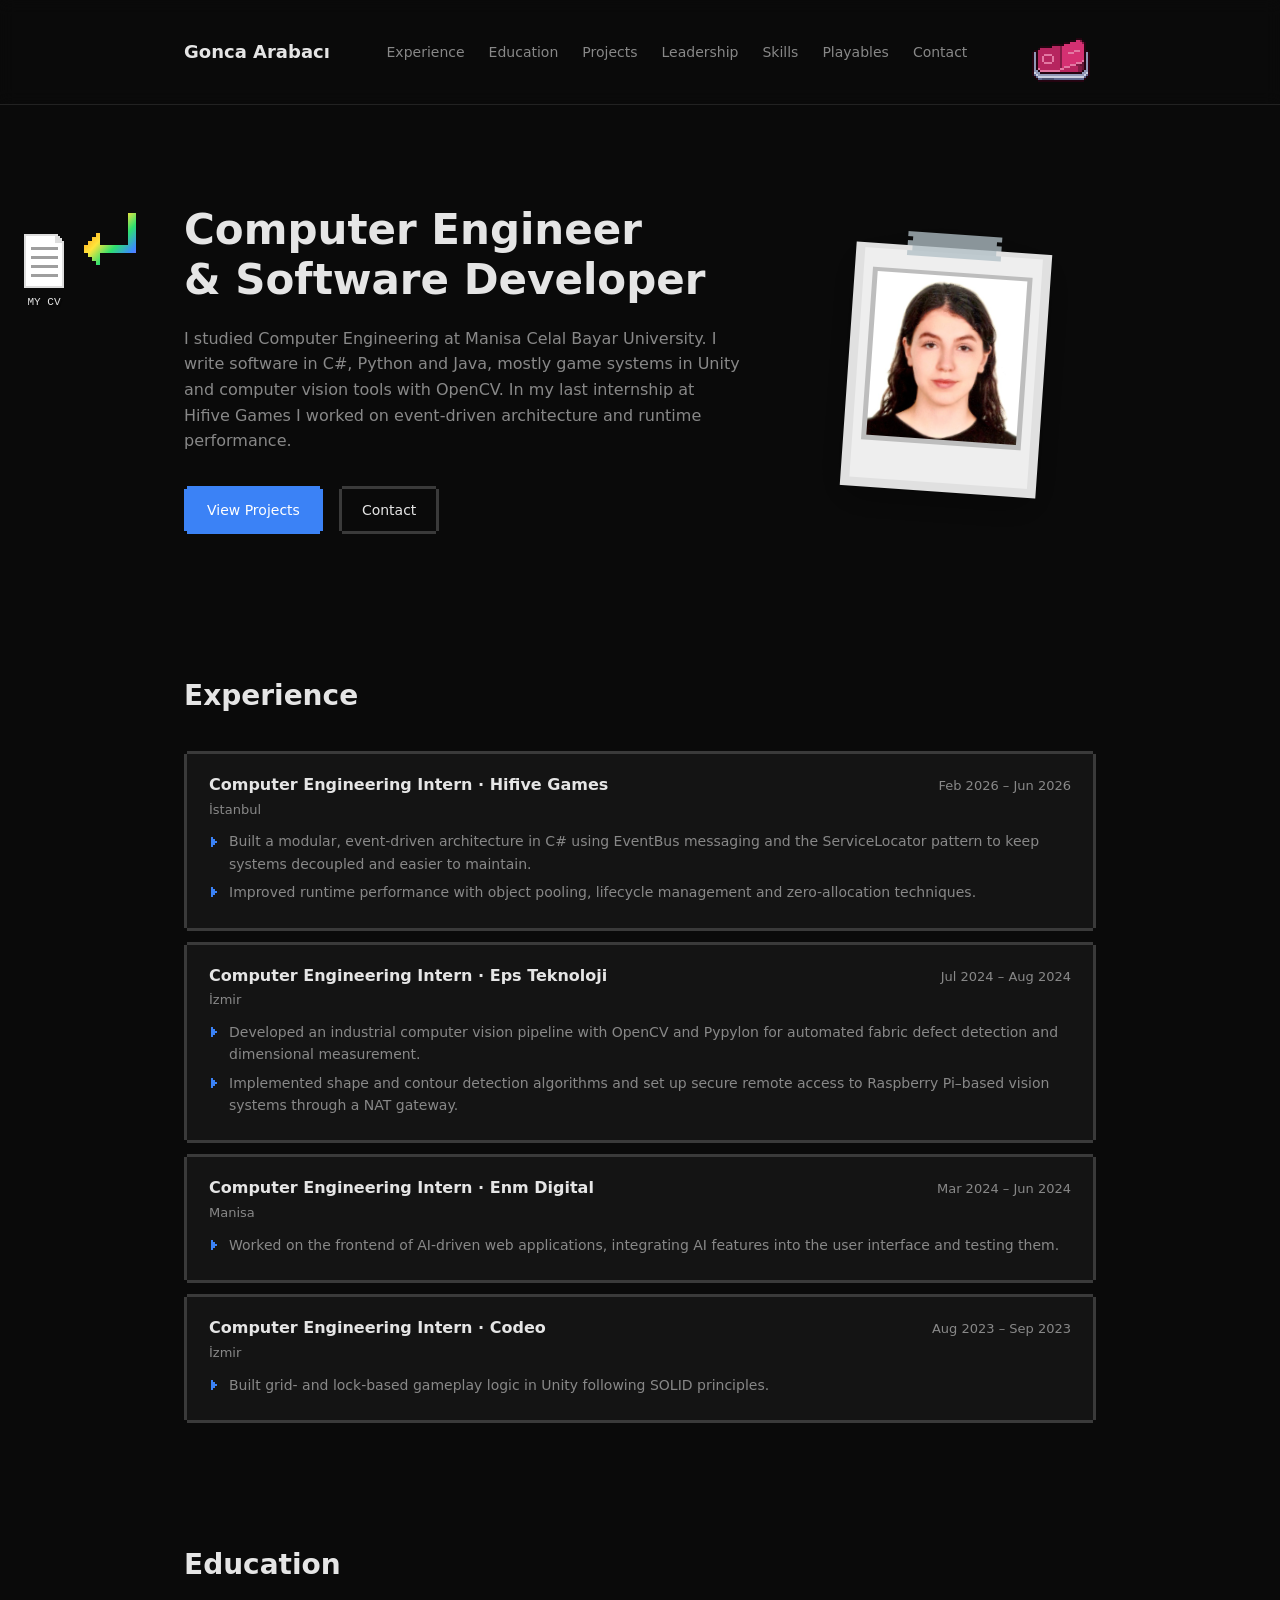
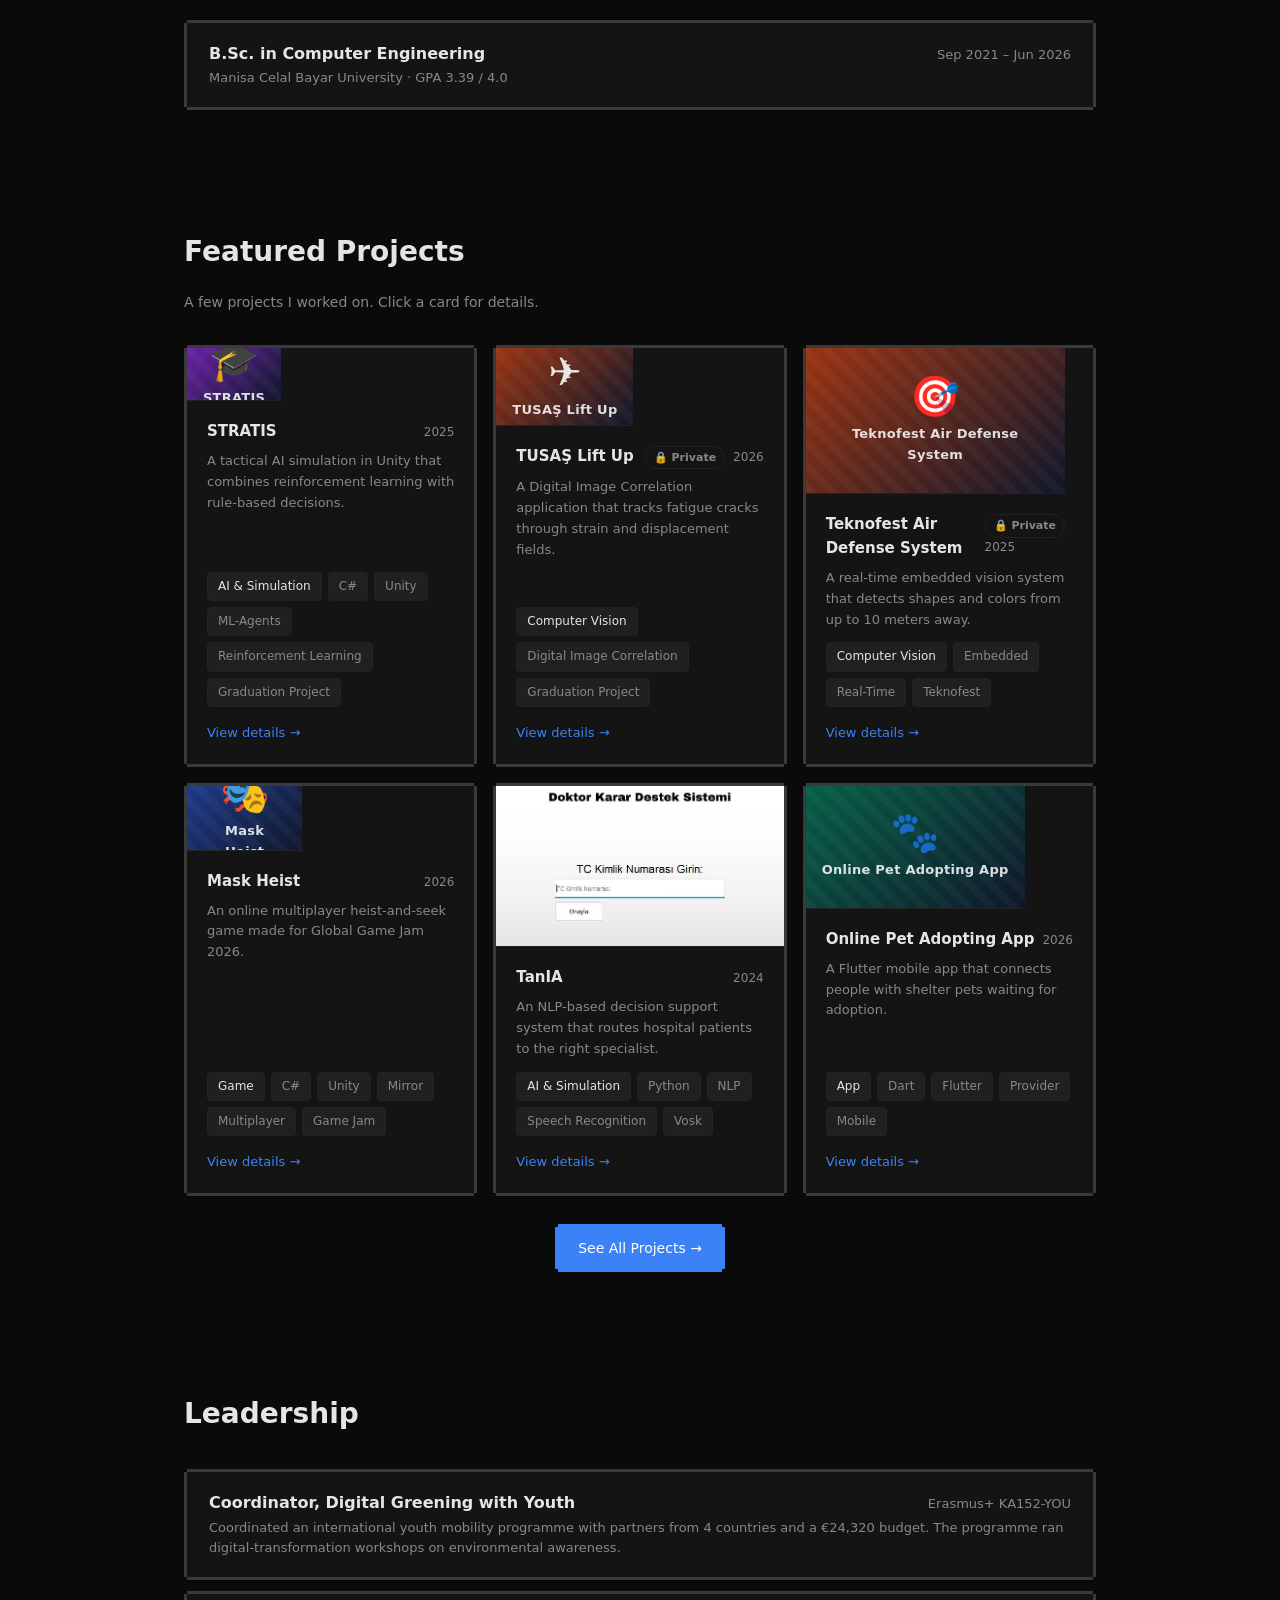
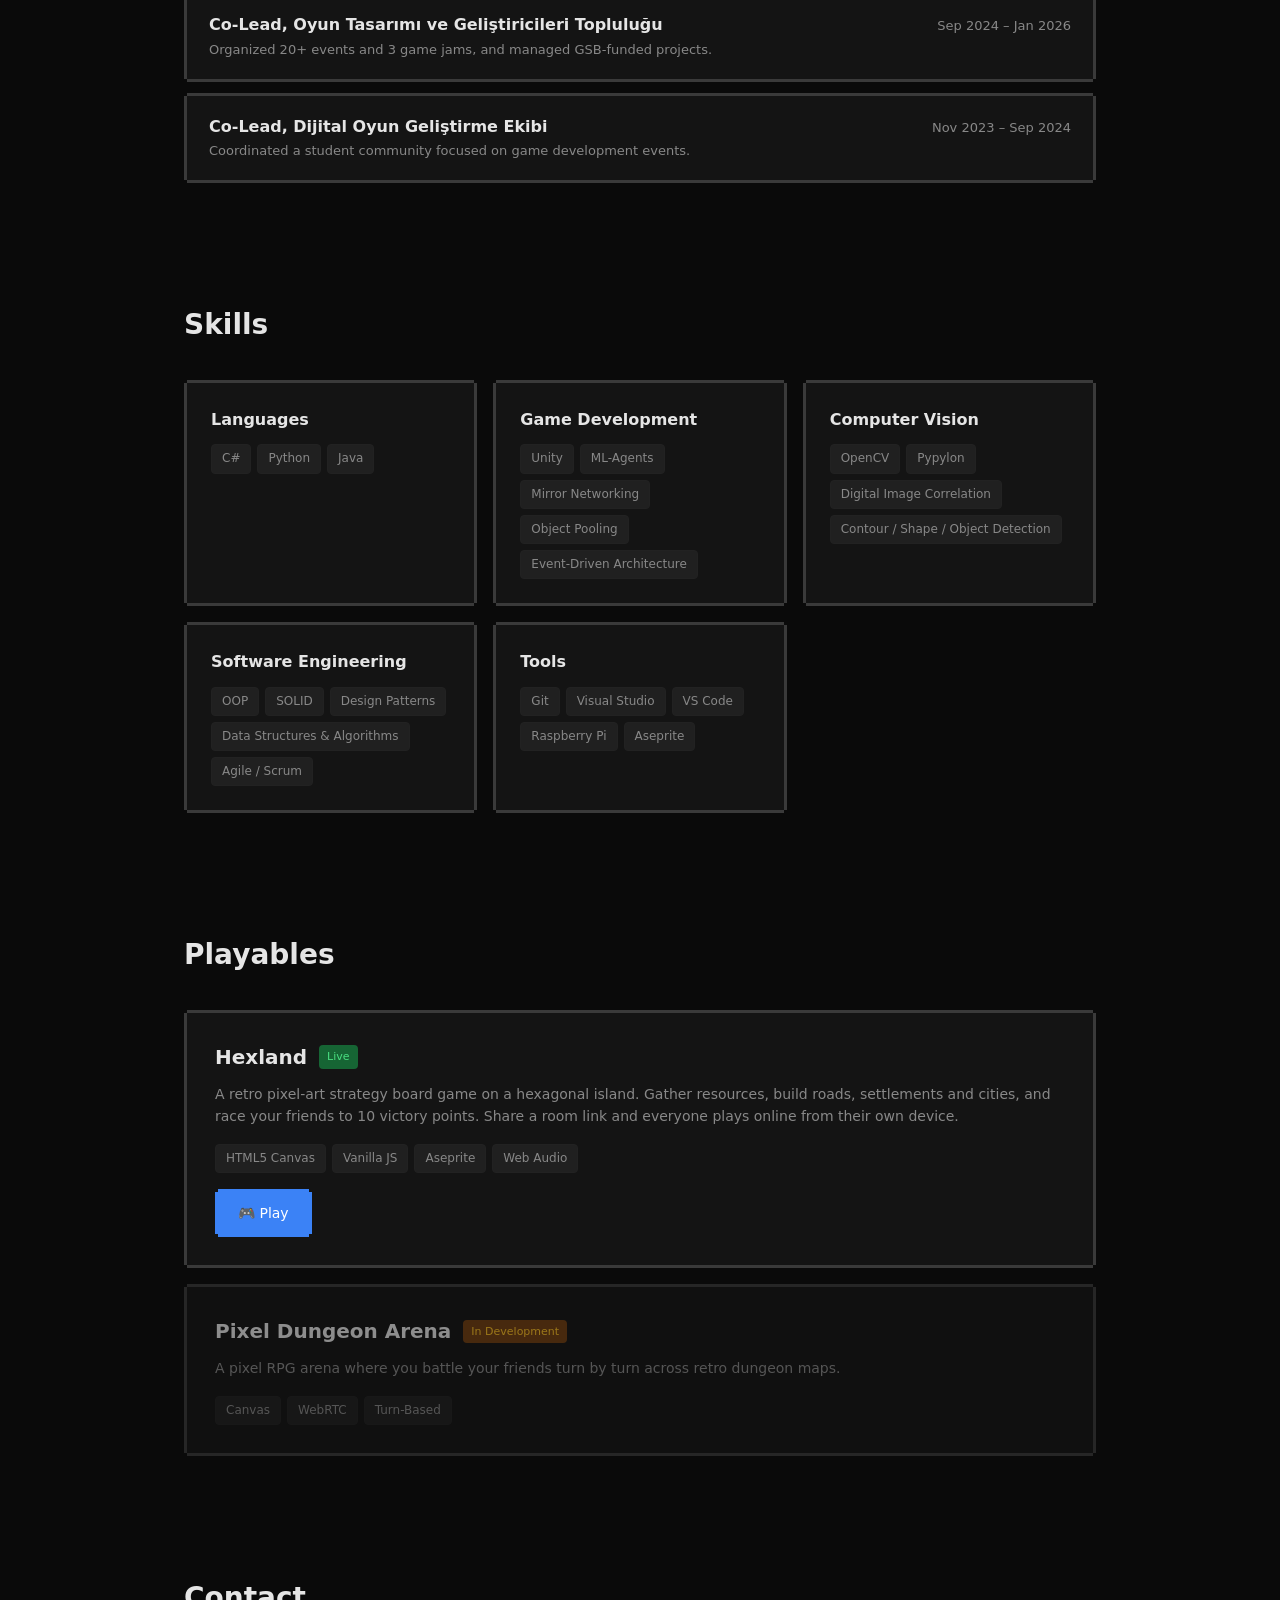
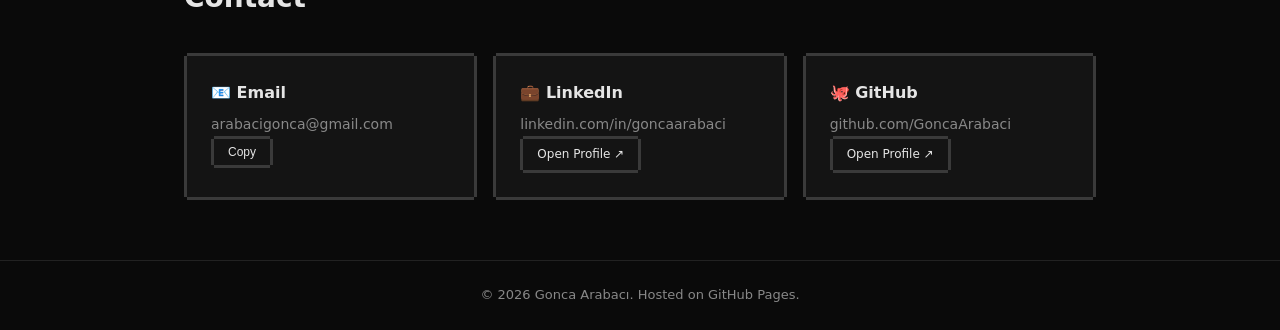
==== index.html @ cd6ea94d "Add files via upload" ====
<!DOCTYPE html>
<html lang="en">
<head>
    <meta charset="UTF-8">
    <meta name="viewport" content="width=device-width, initial-scale=1.0">
    <meta http-equiv="Content-Security-Policy" content="default-src 'self'; script-src 'self'; style-src 'self' 'unsafe-inline' https://fonts.googleapis.com; font-src https://fonts.gstatic.com; img-src 'self' data:; object-src 'self'; frame-src 'self'; base-uri 'self'; form-action 'none'">
    <meta name="referrer" content="strict-origin-when-cross-origin">
    <title>Gonca Arabacı | Computer Engineer & Software Developer</title>
    <link rel="preconnect" href="https://fonts.googleapis.com">
    <link rel="preconnect" href="https://fonts.gstatic.com" crossorigin>
    <link href="https://fonts.googleapis.com/css2?family=Inter:wght@400;500;600;700&family=Press+Start+2P&display=swap" rel="stylesheet">
    <link rel="stylesheet" href="style.css">
</head>
<body>
    <nav>
        <div class="nav-inner">
            <a href="#" class="logo">Gonca Arabacı</a>
            <ul>
                <li><a href="#experience">Experience</a></li>
                <li><a href="#education">Education</a></li>
                <li><a href="#projects">Projects</a></li>
                <li><a href="#leadership">Leadership</a></li>
                <li><a href="#skills">Skills</a></li>
                <li><a href="#play">Playables</a></li>
                <li><a href="#contact">Contact</a></li>
            </ul>
            <button id="theme-toggle" class="theme-switch-btn" title="Toggle theme" aria-label="Toggle theme">
                <img id="switch-img" src="assets/switch_off.png" alt="Switch">
            </button>
        </div>
    </nav>

    <header id="hero">
        <div class="hero-text">
            <div class="hero-title">
                <h1>Computer Engineer<br>& Software Developer</h1>
                <!-- CV link at the left of the title (absolutely positioned, doesn't move the layout) -->
                <button type="button" class="cv-pointer" id="cv-open" aria-haspopup="dialog">
                    <span class="cv-paper">
                        <img src="assets/paper.png" alt="" class="cv-paper-img">
                        <span class="cv-label">MY CV</span>
                    </span>
                    <svg class="cv-arrow" viewBox="0 0 14 13" aria-hidden="true" shape-rendering="crispEdges"><defs><linearGradient id="cv-rainbow" x1="0" y1="0" x2="14" y2="13" gradientUnits="userSpaceOnUse"><stop offset="0" stop-color="#ff3b3b"/><stop offset="0.2" stop-color="#ff9f1a"/><stop offset="0.4" stop-color="#ffe53b"/><stop offset="0.6" stop-color="#2ee06f"/><stop offset="0.8" stop-color="#3b8bff"/><stop offset="1" stop-color="#b44bff"/></linearGradient></defs><g fill="url(#cv-rainbow)"><rect x="11" y="0" width="2" height="1"/><rect x="11" y="1" width="2" height="1"/><rect x="11" y="2" width="2" height="1"/><rect x="11" y="3" width="2" height="1"/><rect x="11" y="4" width="2" height="1"/><rect x="3" y="5" width="1" height="1"/><rect x="11" y="5" width="2" height="1"/><rect x="2" y="6" width="2" height="1"/><rect x="11" y="6" width="2" height="1"/><rect x="1" y="7" width="3" height="1"/><rect x="11" y="7" width="2" height="1"/><rect x="0" y="8" width="13" height="1"/><rect x="0" y="9" width="13" height="1"/><rect x="1" y="10" width="3" height="1"/><rect x="2" y="11" width="2" height="1"/><rect x="3" y="12" width="1" height="1"/></g></svg>
                </button>
            </div>
            <p>I studied Computer Engineering at Manisa Celal Bayar University. I write software in C#, Python and Java, mostly game systems in Unity and computer vision tools with OpenCV. In my last internship at Hifive Games I worked on event-driven architecture and runtime performance.</p>
            <div class="hero-links">
                <a href="#projects" class="btn">View Projects</a>
                <a href="#contact" class="btn btn-outline">Contact</a>
            </div>
        </div>
        <div class="polaroid">
            <img class="polaroid-photo" src="assets/profile.jpg" alt="Gonca Arabacı">
            <img class="polaroid-frame" src="assets/polaroid.png" alt="" aria-hidden="true">
        </div>
    </header>

    <!-- CV popup -->
    <div class="pm-overlay" id="cv-modal" hidden>
        <div class="pm-dialog cv-dialog" role="dialog" aria-modal="true" aria-labelledby="cv-title">
            <div class="cv-header">
                <h3 id="cv-title">My CV</h3>
                <div class="cv-actions">
                    <a href="assets/CV_Software.pdf" download="Gonca-Arabaci-CV.pdf" class="btn">⬇ Download CV</a>
                    <button type="button" class="pm-close cv-close" aria-label="Close">✕</button>
                </div>
            </div>
            <object class="cv-frame" data="assets/CV_Software.pdf" type="application/pdf">
                <div class="cv-fallback">
                    <p>Your browser can't show the PDF here.</p>
                    <a href="assets/CV_Software.pdf" target="_blank" rel="noopener" class="btn btn-outline">Open CV in a new tab ↗</a>
                </div>
            </object>
        </div>
    </div>

    <section id="experience">
        <h2>Experience</h2>
        <div class="xp-list">
            <div class="xp-item">
                <div class="xp-head">
                    <h3>Computer Engineering Intern · Hifive Games</h3>
                    <span class="xp-date">Feb 2026 – Jun 2026</span>
                </div>
                <p class="xp-place">İstanbul</p>
                <ul>
                    <li>Built a modular, event-driven architecture in C# using EventBus messaging and the ServiceLocator pattern to keep systems decoupled and easier to maintain.</li>
                    <li>Improved runtime performance with object pooling, lifecycle management and zero-allocation techniques.</li>
                </ul>
            </div>
            <div class="xp-item">
                <div class="xp-head">
                    <h3>Computer Engineering Intern · Eps Teknoloji</h3>
                    <span class="xp-date">Jul 2024 – Aug 2024</span>
                </div>
                <p class="xp-place">İzmir</p>
                <ul>
                    <li>Developed an industrial computer vision pipeline with OpenCV and Pypylon for automated fabric defect detection and dimensional measurement.</li>
                    <li>Implemented shape and contour detection algorithms and set up secure remote access to Raspberry Pi–based vision systems through a NAT gateway.</li>
                </ul>
            </div>
            <div class="xp-item">
                <div class="xp-head">
                    <h3>Computer Engineering Intern · Enm Digital</h3>
                    <span class="xp-date">Mar 2024 – Jun 2024</span>
                </div>
                <p class="xp-place">Manisa</p>
                <ul>
                    <li>Worked on the frontend of AI-driven web applications, integrating AI features into the user interface and testing them.</li>
                </ul>
            </div>
            <div class="xp-item">
                <div class="xp-head">
                    <h3>Computer Engineering Intern · Codeo</h3>
                    <span class="xp-date">Aug 2023 – Sep 2023</span>
                </div>
                <p class="xp-place">İzmir</p>
                <ul>
                    <li>Built grid- and lock-based gameplay logic in Unity following SOLID principles.</li>
                </ul>
            </div>
        </div>

    </section>

    <section id="education">
        <h2>Education</h2>
        <div class="xp-list">
            <div class="xp-item">
                <div class="xp-head">
                    <h3>B.Sc. in Computer Engineering</h3>
                    <span class="xp-date">Sep 2021 – Jun 2026</span>
                </div>
                <p class="xp-place">Manisa Celal Bayar University · GPA 3.39 / 4.0</p>
            </div>
        </div>
    </section>

    <section id="projects">
        <h2>Featured Projects</h2>
        <p class="section-intro">A few projects I worked on. Click a card for details.</p>
        <div class="repo-grid" id="featured-projects"></div>
        <div class="see-all">
            <a href="projects.html" class="btn">See All Projects →</a>
        </div>
    </section>

    <section id="leadership">
        <h2>Leadership</h2>
        <div class="xp-list">
            <div class="xp-item">
                <div class="xp-head">
                    <h3>Coordinator, Digital Greening with Youth</h3>
                    <span class="xp-date">Erasmus+ KA152-YOU</span>
                </div>
                <p class="xp-place">Coordinated an international youth mobility programme with partners from 4 countries and a €24,320 budget. The programme ran digital-transformation workshops on environmental awareness.</p>
            </div>
            <div class="xp-item">
                <div class="xp-head">
                    <h3>Co-Lead, Oyun Tasarımı ve Geliştiricileri Topluluğu</h3>
                    <span class="xp-date">Sep 2024 – Jan 2026</span>
                </div>
                <p class="xp-place">Organized 20+ events and 3 game jams, and managed GSB-funded projects.</p>
            </div>
            <div class="xp-item">
                <div class="xp-head">
                    <h3>Co-Lead, Dijital Oyun Geliştirme Ekibi</h3>
                    <span class="xp-date">Nov 2023 – Sep 2024</span>
                </div>
                <p class="xp-place">Coordinated a student community focused on game development events.</p>
            </div>
        </div>
    </section>

    <section id="skills">
        <h2>Skills</h2>
        <div class="skills-grid">
            <div class="card">
                <h3>Languages</h3>
                <div class="tags">
                    <span>C#</span>
                    <span>Python</span>
                    <span>Java</span>
                </div>
            </div>
            <div class="card">
                <h3>Game Development</h3>
                <div class="tags">
                    <span>Unity</span>
                    <span>ML-Agents</span>
                    <span>Mirror Networking</span>
                    <span>Object Pooling</span>
                    <span>Event-Driven Architecture</span>
                </div>
            </div>
            <div class="card">
                <h3>Computer Vision</h3>
                <div class="tags">
                    <span>OpenCV</span>
                    <span>Pypylon</span>
                    <span>Digital Image Correlation</span>
                    <span>Contour / Shape / Object Detection</span>
                </div>
            </div>
            <div class="card">
                <h3>Software Engineering</h3>
                <div class="tags">
                    <span>OOP</span>
                    <span>SOLID</span>
                    <span>Design Patterns</span>
                    <span>Data Structures & Algorithms</span>
                    <span>Agile / Scrum</span>
                </div>
            </div>
            <div class="card">
                <h3>Tools</h3>
                <div class="tags">
                    <span>Git</span>
                    <span>Visual Studio</span>
                    <span>VS Code</span>
                    <span>Raspberry Pi</span>
                    <span>Aseprite</span>
                </div>
            </div>
        </div>
    </section>

    <section id="play">
        <h2>Playables</h2>
        <div class="projects-list">
            <div class="project-card">
                <div class="project-info">
                    <div class="project-header">
                        <h3>Hexland</h3>
                        <span class="badge">Live</span>
                    </div>
                    <p>A retro pixel-art strategy board game on a hexagonal island. Gather resources, build roads, settlements and cities, and race your friends to 10 victory points. Share a room link and everyone plays online from their own device.</p>
                    <div class="tags">
                        <span>HTML5 Canvas</span>
                        <span>Vanilla JS</span>
                        <span>Aseprite</span>
                        <span>Web Audio</span>
                    </div>
                    <div class="project-links">
                        <a href="games/hexland/index.html" target="_blank" rel="noopener" class="btn">🎮 Play</a>
                    </div>
                </div>
            </div>
            <div class="project-card muted">
                <div class="project-info">
                    <div class="project-header">
                        <h3>Pixel Dungeon Arena</h3>
                        <span class="badge wip">In Development</span>
                    </div>
                    <p>A pixel RPG arena where you battle your friends turn by turn across retro dungeon maps.</p>
                    <div class="tags">
                        <span>Canvas</span>
                        <span>WebRTC</span>
                        <span>Turn-Based</span>
                    </div>
                </div>
            </div>
        </div>
    </section>

    <section id="contact">
        <h2>Contact</h2>
        <div class="contact-grid">
            <div class="card">
                <h3>📧 Email</h3>
                <p id="email-text">arabacigonca@gmail.com</p>
                <button id="copy-email-btn" class="btn btn-outline btn-small">Copy</button>
            </div>
            <div class="card">
                <h3>💼 LinkedIn</h3>
                <p>linkedin.com/in/goncaarabaci</p>
                <a href="https://www.linkedin.com/in/goncaarabaci" target="_blank" rel="noopener" class="btn btn-outline btn-small">Open Profile ↗</a>
            </div>
            <div class="card">
                <h3>🐙 GitHub</h3>
                <p>github.com/GoncaArabaci</p>
                <a href="https://github.com/GoncaArabaci" target="_blank" rel="noopener" class="btn btn-outline btn-small">Open Profile ↗</a>
            </div>
        </div>
    </section>

    <footer>
        <p>© 2026 Gonca Arabacı. Hosted on GitHub Pages.</p>
    </footer>

    <script src="projects-data.js"></script>
    <script src="projects-ui.js"></script>
    <script src="script.js"></script>
</body>
</html>
---- style.css ----
* {
    box-sizing: border-box;
    margin: 0;
    padding: 0;
}

:root {
    --bg: #0a0a0a;
    --surface: #141414;
    --border: #222222;
    --text: #e5e5e5;
    --text-muted: #888888;
    --accent: #3b82f6;
    --nav-bg: rgba(10, 10, 10, 0.9);
    --pixel-edge: #3a3a3a;
}

[data-theme="light"] {
    --bg: #f8fafc;
    --surface: #ffffff;
    --border: #e2e8f0;
    --text: #0f172a;
    --text-muted: #64748b;
    --accent: #2563eb;
    --nav-bg: rgba(248, 250, 252, 0.9);
    --pixel-edge: #cbd5e1;
}

html { scroll-behavior: smooth; }

body {
    background: var(--bg);
    color: var(--text);
    font-family: 'Inter', system-ui, sans-serif;
    line-height: 1.6;
}

/* Nav */
nav {
    position: sticky;
    top: 0;
    background: var(--nav-bg);
    backdrop-filter: blur(8px);
    border-bottom: 1px solid var(--border);
    z-index: 100;
}

.theme-switch-btn {
    background: transparent;
    border: none;
    cursor: pointer;
    padding: 4px;
    display: flex;
    align-items: center;
    justify-content: center;
    transition: transform 0.15s ease;
}

.theme-switch-btn:hover {
    transform: scale(1.08);
}

.theme-switch-btn img {
    display: block;
    width: 64px;
    height: auto;
    image-rendering: pixelated; /* keep Aseprite pixels crisp */
    image-rendering: crisp-edges;
    object-fit: contain;
}

.nav-inner {
    max-width: 960px;
    margin: 0 auto;
    padding: 16px 24px;
    display: flex;
    justify-content: space-between;
    align-items: center;
}

.logo {
    font-weight: 700;
    font-size: 18px;
    color: var(--text);
    text-decoration: none;
}

nav ul {
    display: flex;
    list-style: none;
    gap: 24px;
}

nav a {
    color: var(--text-muted);
    text-decoration: none;
    font-size: 14px;
    transition: color 0.2s;
}

nav a:hover { color: var(--text); }

/* Hero */
header {
    max-width: 960px;
    margin: 0 auto;
    padding: 100px 24px 80px;
    display: flex;
    align-items: center;
    gap: 48px;
}

/* Pixel-art polaroid frame around the profile photo.
   Window inside polaroid.png (256x256): x 64-192, y 48-188 */
.polaroid {
    position: relative;
    flex: 0 0 auto;
    width: 300px;
    aspect-ratio: 1 / 1;
    transform: rotate(4deg);
    transition: transform 0.3s ease;
    filter: drop-shadow(0 12px 18px rgba(0, 0, 0, 0.35));
}

.polaroid:hover { transform: rotate(0deg) scale(1.03); }

.polaroid-photo {
    position: absolute;
    left: 25%;
    top: 18.75%;
    width: 50%;
    height: 54.6875%;
    object-fit: cover;
}

.polaroid-frame {
    position: absolute;
    inset: 0;
    width: 100%;
    height: 100%;
    image-rendering: pixelated;
    image-rendering: crisp-edges;
}

.hero-text {
    flex: 1;
    min-width: 0;
}

/* CV link: pixel arrow at the left of the title. Absolute, so it takes no space in the layout */
.hero-title {
    position: relative;
    display: inline-block;
}

.cv-pointer {
    position: absolute;
    top: 50%;
    right: calc(100% + 40px);
    transform: translateY(-50%);
    display: flex;
    align-items: flex-start;
    gap: 4px;
    padding: 4px;
    background: none;
    border: none;
    color: var(--accent);
    cursor: pointer;
}

.cv-paper {
    display: flex;
    flex-direction: column;
    align-items: center;
    gap: 2px;
    transition: transform 0.2s steps(3);
}

/* paper.png is 256x256 with the sheet at x 56-200, y 40-232 */
.cv-paper-img {
    width: 72px;
    height: 72px;
    object-fit: cover;
    image-rendering: pixelated;
    image-rendering: crisp-edges;
}

.cv-label {
    font-family: 'Press Start 2P', monospace;
    font-size: 11px;
    line-height: 1;
    white-space: nowrap;
    color: var(--text);
    text-shadow: 2px 2px 0 rgba(0, 0, 0, 0.35);
}

/* Comes down from above and turns left, pointing at the paper.
   Rainbow fill with colors that keep cycling. */
.cv-arrow {
    width: 56px;
    height: 52px;
    margin-top: -10px;
    overflow: visible;
    animation: cv-rainbow 3s linear infinite;
    transition: transform 0.2s steps(3);
}

@keyframes cv-rainbow {
    from { filter: drop-shadow(3px 3px 0 rgba(0, 0, 0, 0.45)) hue-rotate(0deg); }
    to   { filter: drop-shadow(3px 3px 0 rgba(0, 0, 0, 0.45)) hue-rotate(360deg); }
}

@media (prefers-reduced-motion: reduce) {
    .cv-arrow { animation: none; filter: drop-shadow(3px 3px 0 rgba(0, 0, 0, 0.45)); }
}

.cv-pointer:hover .cv-arrow { transform: translateX(-4px); }
.cv-pointer:hover .cv-paper { transform: translateY(-4px) rotate(-4deg); }
.cv-pointer:hover .cv-label { color: var(--accent); }

.cv-pointer:focus-visible {
    outline: 2px solid var(--accent);
    outline-offset: 2px;
}

/* Not enough room left of the title: sit just above it instead */
@media (max-width: 1279px) {
    .cv-pointer {
        top: auto;
        bottom: calc(100% + 6px);
        right: auto;
        left: -8px;
        transform: none;
    }

    .cv-paper { flex-direction: row; gap: 8px; }
    .cv-paper-img { width: 40px; height: 40px; }
    .cv-pointer { align-items: flex-end; }
    .cv-arrow { width: 28px; height: 26px; margin-top: 0; }
}

/* CV popup */
.cv-dialog {
    max-width: 860px;
    height: 100%;
    display: flex;
    flex-direction: column;
    overflow: hidden;
}

.cv-header {
    display: flex;
    align-items: center;
    justify-content: space-between;
    gap: 12px;
    padding: 14px 16px 14px 24px;
    border-bottom: 1px solid var(--border);
}

.cv-header h3 { font-size: 18px; }

.cv-actions {
    display: flex;
    align-items: center;
    gap: 10px;
}

.cv-actions .cv-close {
    position: static;
    float: none;
    margin: 0;
}

.cv-frame {
    flex: 1;
    width: 100%;
    min-height: 0;
    border: none;
    background: var(--bg);
}

.cv-fallback {
    display: flex;
    flex-direction: column;
    align-items: center;
    justify-content: center;
    gap: 16px;
    height: 100%;
    padding: 32px;
    text-align: center;
    color: var(--text-muted);
}

header h1 {
    font-size: 42px;
    font-weight: 700;
    line-height: 1.2;
    margin-bottom: 20px;
}

header p {
    font-size: 16px;
    color: var(--text-muted);
    max-width: 560px;
    margin-bottom: 32px;
}

.hero-links {
    display: flex;
    gap: 12px;
}

/* Buttons */
.btn {
    display: inline-block;
    padding: 10px 20px;
    font-size: 14px;
    font-weight: 500;
    border-radius: 6px;
    text-decoration: none;
    border: none;
    cursor: pointer;
    background: var(--accent);
    color: #fff;
    transition: opacity 0.2s;
}

.btn:hover { opacity: 0.85; }

.btn-outline {
    background: transparent;
    border: 1px solid var(--border);
    color: var(--text);
}

.btn-outline:hover {
    border-color: var(--text-muted);
}

.btn-small {
    padding: 6px 14px;
    font-size: 12px;
}

/* Sections */
section {
    max-width: 960px;
    margin: 0 auto;
    padding: 60px 24px;
}

section h2 {
    font-size: 28px;
    font-weight: 700;
    margin-bottom: 32px;
}

/* Cards */
.card {
    background: var(--surface);
    border: 1px solid var(--border);
    border-radius: 8px;
    padding: 24px;
}

.card h3 {
    font-size: 16px;
    margin-bottom: 8px;
}

.card p {
    font-size: 14px;
    color: var(--text-muted);
    line-height: 1.6;
}

/* Grids */
.about-grid,
.skills-grid,
.contact-grid {
    display: grid;
    grid-template-columns: repeat(3, 1fr);
    gap: 16px;
}

.skills-grid { grid-template-columns: repeat(auto-fit, minmax(260px, 1fr)); }

/* Tags */
.tags {
    display: flex;
    flex-wrap: wrap;
    gap: 6px;
    margin-top: 12px;
}

.tags span {
    background: rgba(255,255,255,0.05);
    border: 1px solid var(--border);
    padding: 4px 10px;
    border-radius: 4px;
    font-size: 12px;
    color: var(--text-muted);
}

/* Projects */
.projects-list {
    display: flex;
    flex-direction: column;
    gap: 16px;
}

.project-card {
    background: var(--surface);
    border: 1px solid var(--border);
    border-radius: 8px;
    padding: 28px;
}

.project-card.muted { opacity: 0.6; }

.project-header {
    display: flex;
    align-items: center;
    gap: 12px;
    margin-bottom: 10px;
}

.project-header h3 { font-size: 20px; }

.badge {
    font-size: 11px;
    padding: 3px 8px;
    border-radius: 4px;
    background: #166534;
    color: #4ade80;
}

.badge.wip {
    background: #713f12;
    color: #fbbf24;
}

.project-info p {
    font-size: 14px;
    color: var(--text-muted);
    margin-bottom: 16px;
}

.project-links {
    display: flex;
    gap: 10px;
    margin-top: 16px;
}

/* Experience */
.xp-list {
    display: flex;
    flex-direction: column;
    gap: 14px;
}

/* Pixel-style card edge: a 3px outline with notched corners instead of a rounded border */
.xp-item {
    background: var(--surface);
    margin: 3px;
    padding: 18px 22px;
    box-shadow:
        0 -3px 0 0 var(--pixel-edge),
        0 3px 0 0 var(--pixel-edge),
        -3px 0 0 0 var(--pixel-edge),
        3px 0 0 0 var(--pixel-edge);
}

.xp-item + .xp-item { margin-top: 0; }

.xp-head {
    display: flex;
    justify-content: space-between;
    align-items: baseline;
    gap: 12px;
    flex-wrap: wrap;
}

.xp-head h3 { font-size: 16px; }

.xp-date {
    font-size: 13px;
    color: var(--text-muted);
    white-space: nowrap;
}

.xp-place {
    font-size: 13px;
    color: var(--text-muted);
    margin-top: 2px;
}

.xp-item ul {
    margin-top: 10px;
    font-size: 14px;
    color: var(--text-muted);
}

/* Pixel arrow bullets (Experience + project highlights) */
.xp-item ul,
.pm-list {
    list-style: none;
    padding-left: 0;
}

.xp-item li,
.pm-list li {
    position: relative;
    padding-left: 20px;
    margin-bottom: 6px;
}

/* A right-pointing arrow drawn from 2px "pixels" with box-shadow */
.xp-item li::before,
.pm-list li::before {
    content: '';
    position: absolute;
    left: 2px;
    top: 0.45em;
    width: 2px;
    height: 2px;
    background: var(--accent);
    box-shadow:
        0 2px 0 var(--accent),
        0 4px 0 var(--accent),
        0 6px 0 var(--accent),
        0 8px 0 var(--accent),
        2px 2px 0 var(--accent),
        2px 4px 0 var(--accent),
        2px 6px 0 var(--accent),
        4px 4px 0 var(--accent);
}


/* Contact */
.contact-grid.two-col { grid-template-columns: repeat(2, 1fr); }

.contact-grid code {
    font-size: 13px;
    color: var(--accent);
    background: rgba(59,130,246,0.1);
    padding: 4px 8px;
    border-radius: 4px;
    margin-top: 8px;
    display: inline-block;
}

/* Footer */
footer {
    border-top: 1px solid var(--border);
    text-align: center;
    padding: 24px;
    font-size: 13px;
    color: var(--text-muted);
}

/* Responsive */
@media (max-width: 768px) {
    .about-grid,
    .skills-grid,
    .contact-grid,
    .contact-grid.two-col {
        grid-template-columns: 1fr;
    }

    header {
        flex-direction: column;
        align-items: flex-start;
        gap: 64px; /* room for the CV link above the title */
        padding-top: 48px;
    }

    .polaroid { width: 200px; align-self: center; order: -1; }


    .hero-text { width: 100%; }

    header h1 { font-size: 28px; }

    nav ul { display: none; }
}

/* GitHub Projects */
.section-intro {
    font-size: 14px;
    color: var(--text-muted);
    margin: -16px 0 32px;
}

.section-intro a { color: var(--accent); text-decoration: none; }

.repo-grid {
    display: grid;
    grid-template-columns: repeat(auto-fill, minmax(260px, 1fr));
    gap: 16px;
}

.repo-card {
    background: var(--surface);
    border: 1px solid var(--border);
    border-radius: 8px;
    padding: 0;
    overflow: hidden;
    display: flex;
    flex-direction: column;
    text-align: left;
    font: inherit;
    color: inherit;
    cursor: pointer;
    transition: border-color 0.2s, transform 0.2s;
}

.repo-card:hover {
    border-color: var(--text-muted);
    transform: translateY(-2px);
}

.repo-card:focus-visible {
    outline: 2px solid var(--accent);
    outline-offset: 2px;
}

.repo-thumb {
    aspect-ratio: 16 / 9;
    background: var(--bg);
    border-bottom: 1px solid var(--border);
    overflow: hidden;
}

.repo-thumb-img {
    width: 100%;
    height: 100%;
    object-fit: cover;
    display: block;
    transition: transform 0.3s;
}

.repo-card:hover .repo-thumb-img { transform: scale(1.04); }

.pixelated {
    image-rendering: pixelated;
    image-rendering: crisp-edges;
}

.repo-thumb-img.pixelated { object-fit: contain; }

/* Generated cover for projects without screenshots */
.cover-placeholder {
    display: flex;
    flex-direction: column;
    align-items: center;
    justify-content: center;
    gap: 8px;
    padding: 16px;
    text-align: center;
    background:
        repeating-linear-gradient(45deg, rgba(255,255,255,0.03) 0 8px, transparent 8px 16px),
        linear-gradient(135deg, #1e3a8a, #0f172a);
}

.cover-placeholder[data-category="App"] {
    background:
        repeating-linear-gradient(45deg, rgba(255,255,255,0.03) 0 8px, transparent 8px 16px),
        linear-gradient(135deg, #065f46, #0f172a);
}

.cover-placeholder[data-category="AI & Simulation"] {
    background:
        repeating-linear-gradient(45deg, rgba(255,255,255,0.03) 0 8px, transparent 8px 16px),
        linear-gradient(135deg, #6b21a8, #0f172a);
}

.cover-icon { font-size: 40px; line-height: 1; }

.cover-title {
    font-size: 13px;
    font-weight: 600;
    color: rgba(255,255,255,0.85);
    letter-spacing: 0.02em;
}

.repo-body {
    padding: 18px 20px 20px;
    display: flex;
    flex-direction: column;
    flex-grow: 1;
}

.repo-header {
    display: flex;
    align-items: baseline;
    justify-content: space-between;
    gap: 8px;
    margin-bottom: 8px;
}

.repo-header h3 { font-size: 15px; }

.repo-year {
    font-size: 12px;
    color: var(--text-muted);
}

.repo-card p {
    font-size: 13px;
    color: var(--text-muted);
    flex-grow: 1;
}

.repo-link {
    margin-top: 16px;
    font-size: 13px;
    font-weight: 500;
    color: var(--accent);
}

.repo-card:hover .repo-link { text-decoration: underline; }

/* Project detail popup */
body.modal-open { overflow: hidden; }

.pm-overlay {
    position: fixed;
    inset: 0;
    z-index: 200;
    background: rgba(0, 0, 0, 0.7);
    backdrop-filter: blur(4px);
    display: flex;
    align-items: center;
    justify-content: center;
    padding: 24px 16px;
    animation: pm-fade 0.2s ease;
}

.pm-overlay[hidden] { display: none; }

.pm-dialog {
    position: relative;
    width: 100%;
    max-width: 760px;
    max-height: 100%;
    overflow-y: auto;
    background: var(--surface);
    border: 1px solid var(--border);
    border-radius: 12px;
    animation: pm-pop 0.2s ease;
}

.pm-close {
    position: sticky;
    top: 12px;
    float: right;
    margin: 12px 12px -48px 0;
    z-index: 2;
    width: 36px;
    height: 36px;
    border-radius: 50%;
    border: 1px solid var(--border);
    background: var(--surface);
    color: var(--text);
    font-size: 16px;
    cursor: pointer;
}

.pm-close:hover { border-color: var(--text-muted); }

.pm-media {
    position: relative;
    aspect-ratio: 16 / 9;
    background: var(--bg);
    border-bottom: 1px solid var(--border);
}

.pm-media-inner { width: 100%; height: 100%; }

.pm-arrow {
    position: absolute;
    top: 50%;
    transform: translateY(-50%);
    width: 44px;
    height: 44px;
    border-radius: 50%;
    border: none;
    background: rgba(0, 0, 0, 0.55);
    color: #fff;
    font-size: 28px;
    line-height: 1;
    padding-bottom: 4px;
    cursor: pointer;
    transition: background 0.2s;
}

.pm-arrow:hover { background: rgba(0, 0, 0, 0.8); }
.pm-prev { left: 12px; }
.pm-next { right: 12px; }

.pm-counter {
    position: absolute;
    bottom: 10px;
    right: 12px;
    font-size: 12px;
    padding: 2px 8px;
    border-radius: 999px;
    background: rgba(0, 0, 0, 0.55);
    color: #fff;
}

.pm-team {
    display: inline-block;
    font-size: 12px;
    padding: 3px 10px;
    border-radius: 999px;
    border: 1px solid var(--border);
    color: var(--text-muted);
    margin-bottom: 10px;
}

.pm-main-img {
    width: 100%;
    height: 100%;
    object-fit: contain;
    display: block;
}

.pm-main-img.cover-placeholder .cover-icon { font-size: 64px; }
.pm-main-img.cover-placeholder .cover-title { font-size: 16px; }

.pm-thumbs {
    display: flex;
    gap: 8px;
    padding: 12px 24px 0;
    overflow-x: auto;
}

.pm-thumb {
    flex: 0 0 88px;
    height: 56px;
    padding: 0;
    border: 2px solid transparent;
    border-radius: 6px;
    overflow: hidden;
    background: var(--bg);
    cursor: pointer;
    opacity: 0.6;
    transition: opacity 0.2s, border-color 0.2s;
}

.pm-thumb:hover { opacity: 1; }
.pm-thumb.active { opacity: 1; border-color: var(--accent); }

.pm-thumb-img {
    width: 100%;
    height: 100%;
    object-fit: cover;
    display: block;
}

.pm-text { padding: 20px 24px 28px; }

.pm-meta {
    font-size: 12px;
    font-weight: 600;
    text-transform: uppercase;
    letter-spacing: 0.06em;
    color: var(--accent);
    margin-bottom: 6px;
}

.pm-text h3 {
    font-size: 24px;
    margin-bottom: 12px;
}

.pm-text p {
    font-size: 14px;
    color: var(--text-muted);
}

.pm-text h4 {
    font-size: 14px;
    margin: 20px 0 8px;
}

.pm-list {
    font-size: 14px;
    color: var(--text-muted);
}

.pm-text .tags { margin-top: 20px; }

.pm-actions { margin-top: 24px; }

@keyframes pm-fade { from { opacity: 0; } }
@keyframes pm-pop { from { opacity: 0; transform: translateY(12px) scale(0.98); } }

.tags .tag-category {
    color: var(--text);
    font-weight: 500;
}

.see-all {
    margin-top: 28px;
    text-align: center;
}

/* All Projects page */
.back-link {
    display: inline-block;
    font-size: 13px;
    color: var(--text-muted);
    text-decoration: none;
    margin-bottom: 16px;
}

.back-link:hover { color: var(--text); }

.project-filters {
    background: var(--surface);
    border: 1px solid var(--border);
    border-radius: 8px;
    padding: 20px;
    display: flex;
    flex-direction: column;
    gap: 16px;
    margin-bottom: 20px;
}

#project-search {
    width: 100%;
    padding: 12px 14px;
    font: inherit;
    font-size: 14px;
    color: var(--text);
    background: var(--bg);
    border: 1px solid var(--border);
    border-radius: 6px;
    outline: none;
}

#project-search:focus { border-color: var(--accent); }

.filter-row {
    display: flex;
    align-items: flex-start;
    gap: 12px;
    flex-wrap: wrap;
}

.filter-row:last-child {
    align-items: center;
    justify-content: space-between;
}

.filter-label {
    font-size: 12px;
    font-weight: 600;
    color: var(--text-muted);
    min-width: 80px;
    padding-top: 5px;
}

.chips {
    display: flex;
    flex-wrap: wrap;
    gap: 6px;
    flex: 1;
}

.chip {
    font: inherit;
    font-size: 12px;
    padding: 4px 12px;
    border-radius: 999px;
    border: 1px solid var(--border);
    background: transparent;
    color: var(--text-muted);
    cursor: pointer;
    transition: all 0.15s;
}

.chip:hover { color: var(--text); border-color: var(--text-muted); }

.chip.active {
    background: var(--accent);
    border-color: var(--accent);
    color: #fff;
}

.checkbox {
    font-size: 13px;
    color: var(--text-muted);
    display: flex;
    align-items: center;
    gap: 8px;
    cursor: pointer;
}

#sort-select {
    font: inherit;
    font-size: 13px;
    padding: 6px 10px;
    color: var(--text);
    background: var(--bg);
    border: 1px solid var(--border);
    border-radius: 6px;
}

.result-count {
    font-size: 13px;
    color: var(--text-muted);
    margin-bottom: 16px;
}

.empty-state {
    text-align: center;
    color: var(--text-muted);
    padding: 40px 0;
}

.cover-placeholder[data-category="Computer Vision"] {
    background:
        repeating-linear-gradient(45deg, rgba(255,255,255,0.03) 0 8px, transparent 8px 16px),
        linear-gradient(135deg, #9a3412, #0f172a);
}

.cover-placeholder[data-category="IoT / Hardware"] {
    background:
        repeating-linear-gradient(45deg, rgba(255,255,255,0.03) 0 8px, transparent 8px 16px),
        linear-gradient(135deg, #a16207, #0f172a);
}

/* Projects without a public repository */
.private-badge {
    display: inline-block;
    font-size: 11px;
    font-weight: 600;
    padding: 2px 8px;
    margin-right: 8px;
    border-radius: 999px;
    border: 1px solid var(--border);
    color: var(--text-muted);
    white-space: nowrap;
}

.private-note {
    display: inline-block;
    font-size: 13px;
    padding: 10px 16px;
    border-radius: 6px;
    border: 1px dashed var(--border);
    color: var(--text-muted);
}

/* ===== Pixel look for buttons and cards =====
   Instead of rounded borders, a 3px outline is drawn with four box-shadows,
   which leaves the corners notched like pixel art. */
.card,
.repo-card,
.project-card,
.project-filters,
.pm-dialog {
    --edge-color: var(--pixel-edge);
    border: none;
    border-radius: 0;
    margin: 3px;
    box-shadow:
        0 -3px 0 0 var(--edge-color),
        0 3px 0 0 var(--edge-color),
        -3px 0 0 0 var(--edge-color),
        3px 0 0 0 var(--edge-color);
}

.repo-card:hover { --edge-color: var(--text-muted); }
.repo-card:focus-visible { outline: none; --edge-color: var(--accent); }

.btn {
    --edge-color: var(--accent);
    border: none;
    border-radius: 0;
    margin: 3px;
    box-shadow:
        0 -3px 0 0 var(--edge-color),
        0 3px 0 0 var(--edge-color),
        -3px 0 0 0 var(--edge-color),
        3px 0 0 0 var(--edge-color);
    transition: opacity 0.2s, transform 0.1s steps(2);
}

.btn:active { transform: translateY(2px); }

.btn-outline {
    --edge-color: var(--pixel-edge);
    border: none;
}

.btn-outline:hover { --edge-color: var(--text-muted); }

.hero-links { gap: 16px; }
.project-links { gap: 14px; }

.chip,
.pm-close,
#sort-select,
#project-search {
    --edge-color: var(--pixel-edge);
    border: none;
    border-radius: 0;
    margin: 2px;
    box-shadow:
        0 -2px 0 0 var(--edge-color),
        0 2px 0 0 var(--edge-color),
        -2px 0 0 0 var(--edge-color),
        2px 0 0 0 var(--edge-color);
}

.chip:hover,
.pm-close:hover { --edge-color: var(--text-muted); }

.chip.active {
    --edge-color: var(--accent);
    background: var(--accent);
}

#project-search:focus { --edge-color: var(--accent); }

.pm-thumb { border-radius: 0; }

.project-filters { margin-bottom: 24px; }
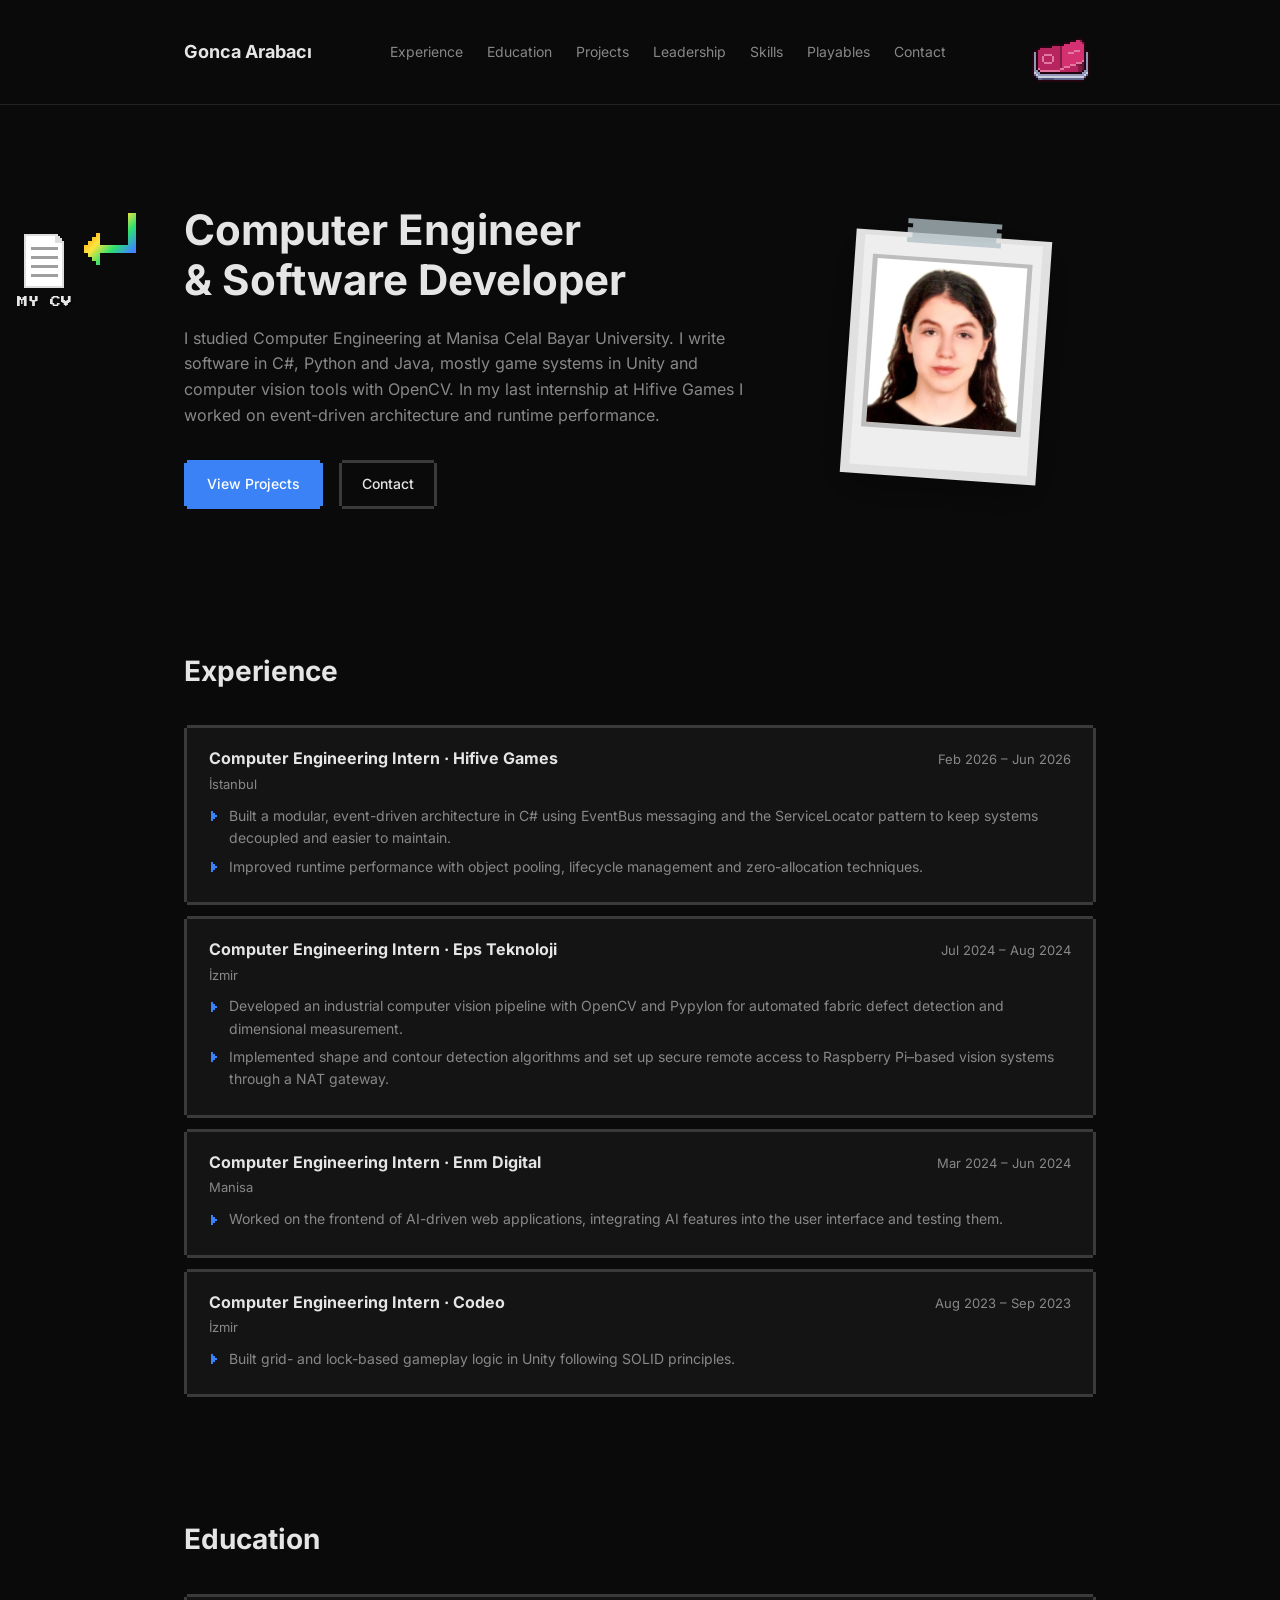
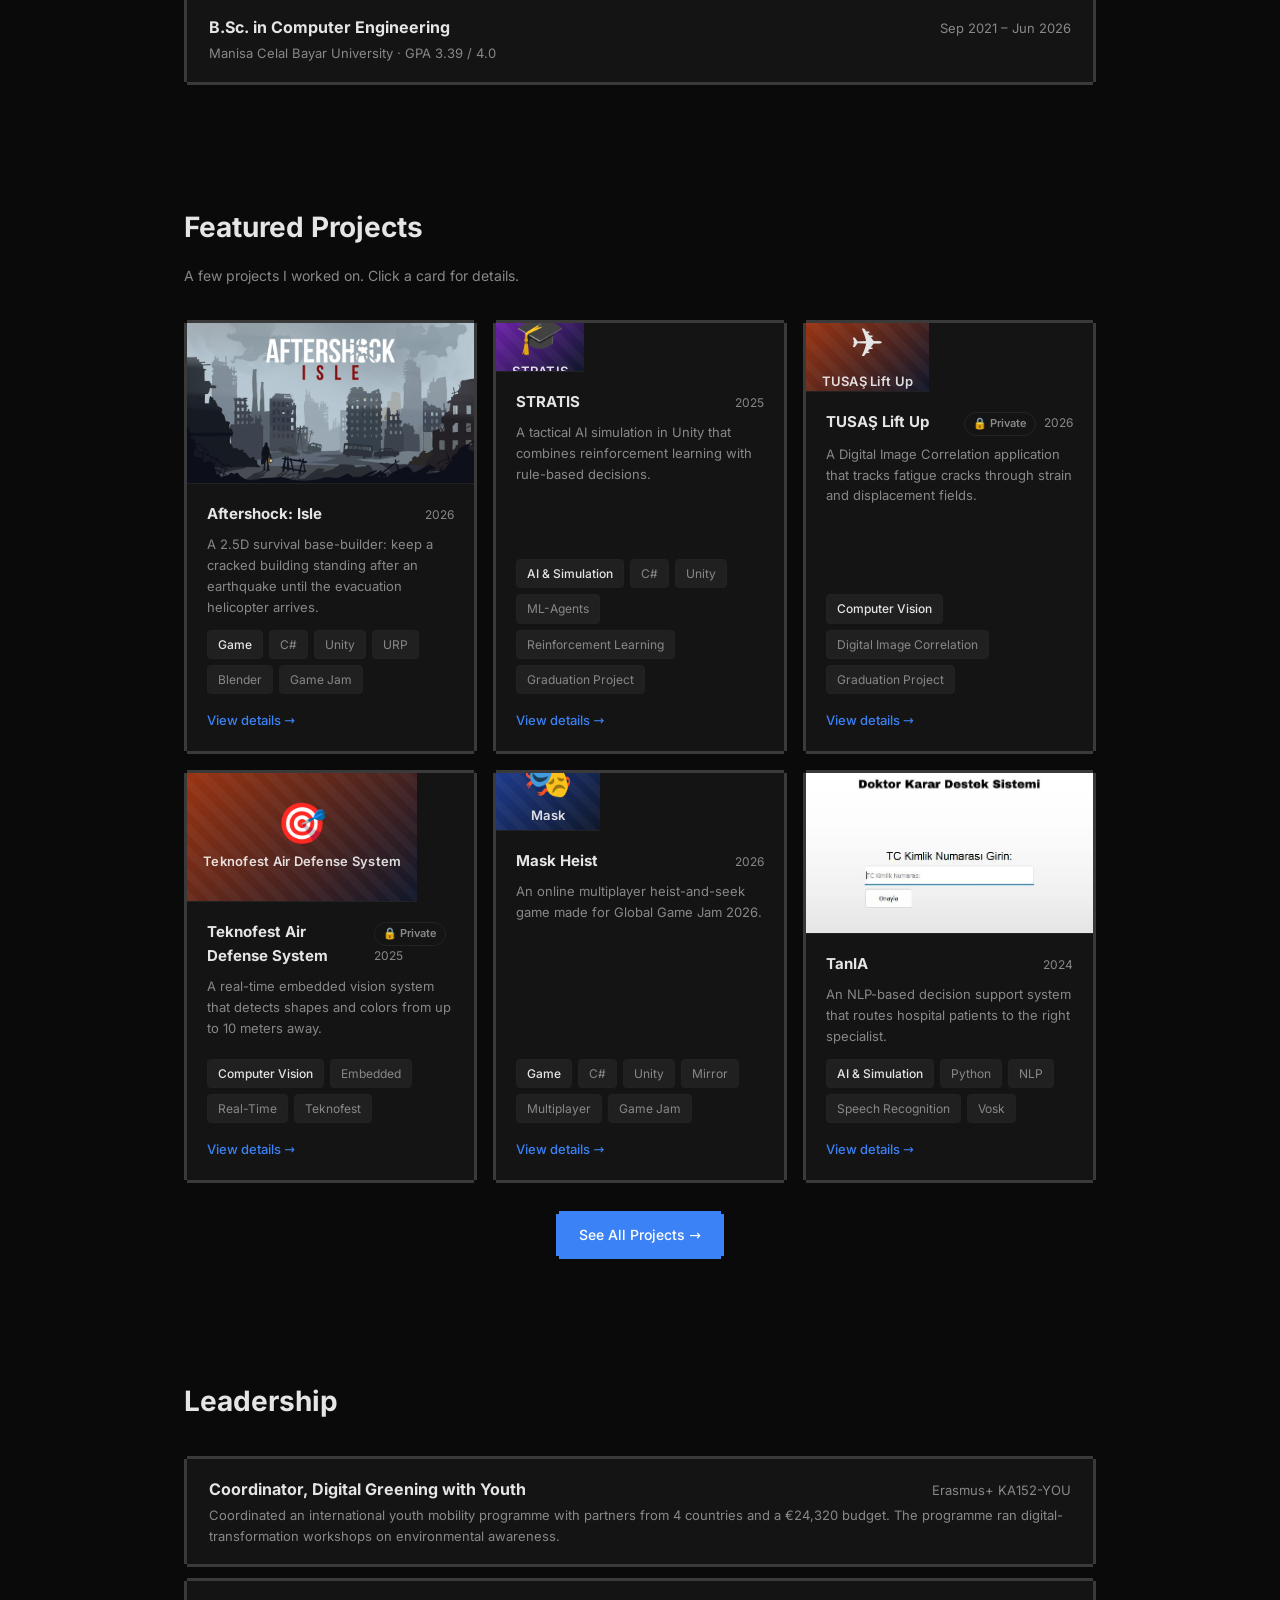
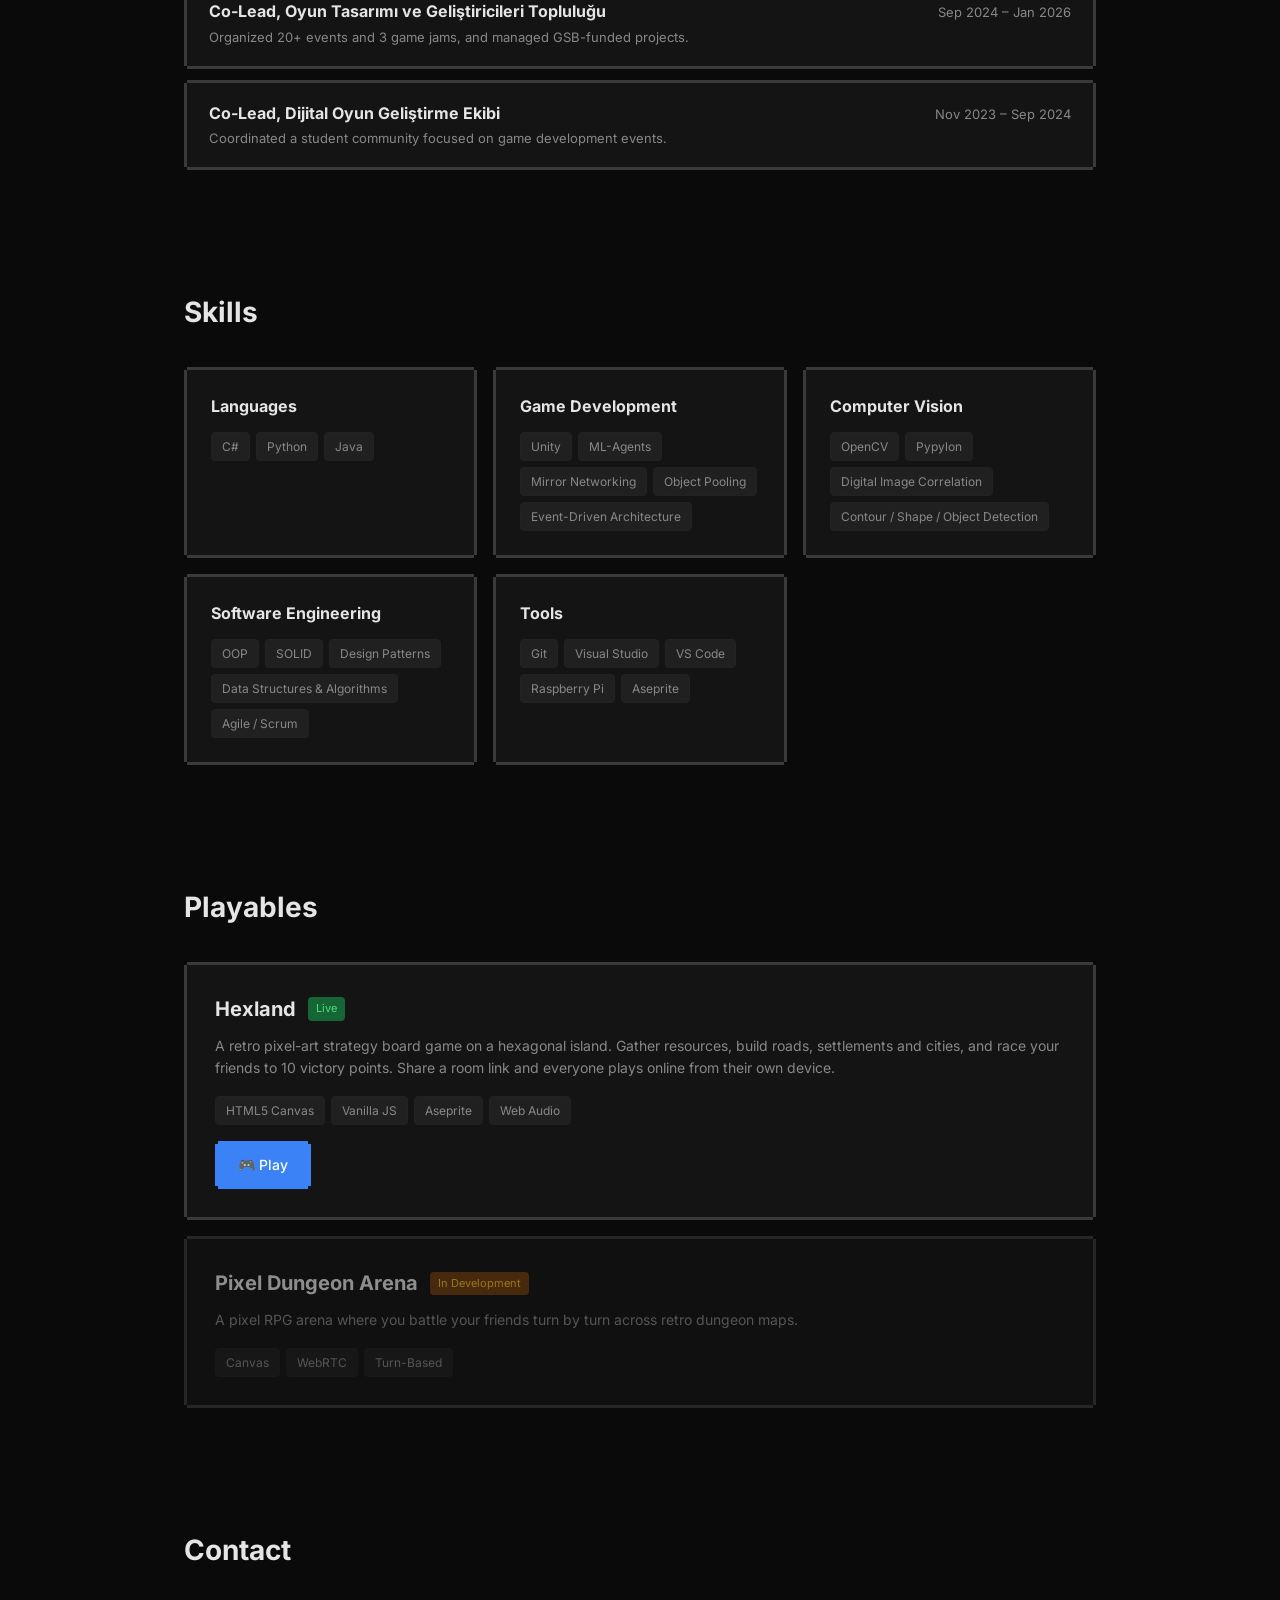
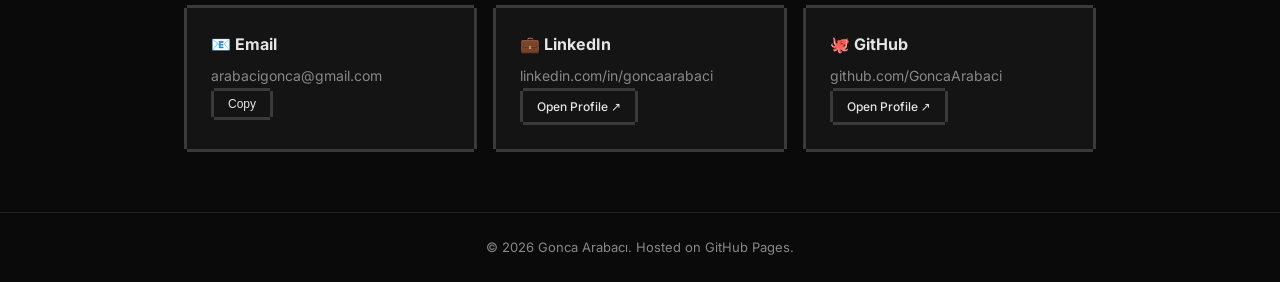
==== commit 5c4e7d7f: "Self-host fonts, drag-and-drop pieces and new Hexland art" ====
--- a/index.html
+++ b/index.html
@@ -3,12 +3,10 @@
 <head>
     <meta charset="UTF-8">
     <meta name="viewport" content="width=device-width, initial-scale=1.0">
-    <meta http-equiv="Content-Security-Policy" content="default-src 'self'; script-src 'self'; style-src 'self' 'unsafe-inline' https://fonts.googleapis.com; font-src https://fonts.gstatic.com; img-src 'self' data:; object-src 'self'; frame-src 'self'; base-uri 'self'; form-action 'none'">
+    <meta http-equiv="Content-Security-Policy" content="default-src 'self'; script-src 'self'; style-src 'self' 'unsafe-inline'; font-src 'self'; img-src 'self' data:; object-src 'self'; frame-src 'self'; base-uri 'self'; form-action 'none'">
     <meta name="referrer" content="strict-origin-when-cross-origin">
     <title>Gonca Arabacı | Computer Engineer & Software Developer</title>
-    <link rel="preconnect" href="https://fonts.googleapis.com">
-    <link rel="preconnect" href="https://fonts.gstatic.com" crossorigin>
-    <link href="https://fonts.googleapis.com/css2?family=Inter:wght@400;500;600;700&family=Press+Start+2P&display=swap" rel="stylesheet">
+    <link rel="stylesheet" href="assets/fonts/fonts.css">
     <link rel="stylesheet" href="style.css">
 </head>
 <body>
--- a/assets/fonts/fonts.css
+++ b/assets/fonts/fonts.css
@@ -0,0 +1,38 @@
+/* Self-hosted fonts, so visitors' browsers never contact Google.
+   Inter (variable) and Press Start 2P 5.3.0 from Fontsource,
+   SIL Open Font License 1.1 (see OFL-Inter.txt and OFL-PressStart2P.txt) */
+@font-face {
+    font-family: 'Inter';
+    font-style: normal;
+    font-display: swap;
+    font-weight: 100 900;
+    src: url('inter-latin-ext-wght-normal.woff2') format('woff2');
+    unicode-range: U+0100-02BA, U+02BD-02C5, U+02C7-02CC, U+02CE-02D7, U+02DD-02FF, U+0304, U+0308, U+0329, U+1D00-1DBF, U+1E00-1E9F, U+1EF2-1EFF, U+2020, U+20A0-20AB, U+20AD-20C0, U+2113, U+2C60-2C7F, U+A720-A7FF;
+}
+
+@font-face {
+    font-family: 'Inter';
+    font-style: normal;
+    font-display: swap;
+    font-weight: 100 900;
+    src: url('inter-latin-wght-normal.woff2') format('woff2');
+    unicode-range: U+0000-00FF, U+0131, U+0152-0153, U+02BB-02BC, U+02C6, U+02DA, U+02DC, U+0304, U+0308, U+0329, U+2000-206F, U+20AC, U+2122, U+2191, U+2193, U+2212, U+2215, U+FEFF, U+FFFD;
+}
+
+@font-face {
+    font-family: 'Press Start 2P';
+    font-style: normal;
+    font-display: swap;
+    font-weight: 400;
+    src: url('press-start-2p-latin-ext-400-normal.woff2') format('woff2');
+    unicode-range: U+0100-02BA, U+02BD-02C5, U+02C7-02CC, U+02CE-02D7, U+02DD-02FF, U+0304, U+0308, U+0329, U+1D00-1DBF, U+1E00-1E9F, U+1EF2-1EFF, U+2020, U+20A0-20AB, U+20AD-20C0, U+2113, U+2C60-2C7F, U+A720-A7FF;
+}
+
+@font-face {
+    font-family: 'Press Start 2P';
+    font-style: normal;
+    font-display: swap;
+    font-weight: 400;
+    src: url('press-start-2p-latin-400-normal.woff2') format('woff2');
+    unicode-range: U+0000-00FF, U+0131, U+0152-0153, U+02BB-02BC, U+02C6, U+02DA, U+02DC, U+0304, U+0308, U+0329, U+2000-206F, U+20AC, U+2122, U+2191, U+2193, U+2212, U+2215, U+FEFF, U+FFFD;
+}
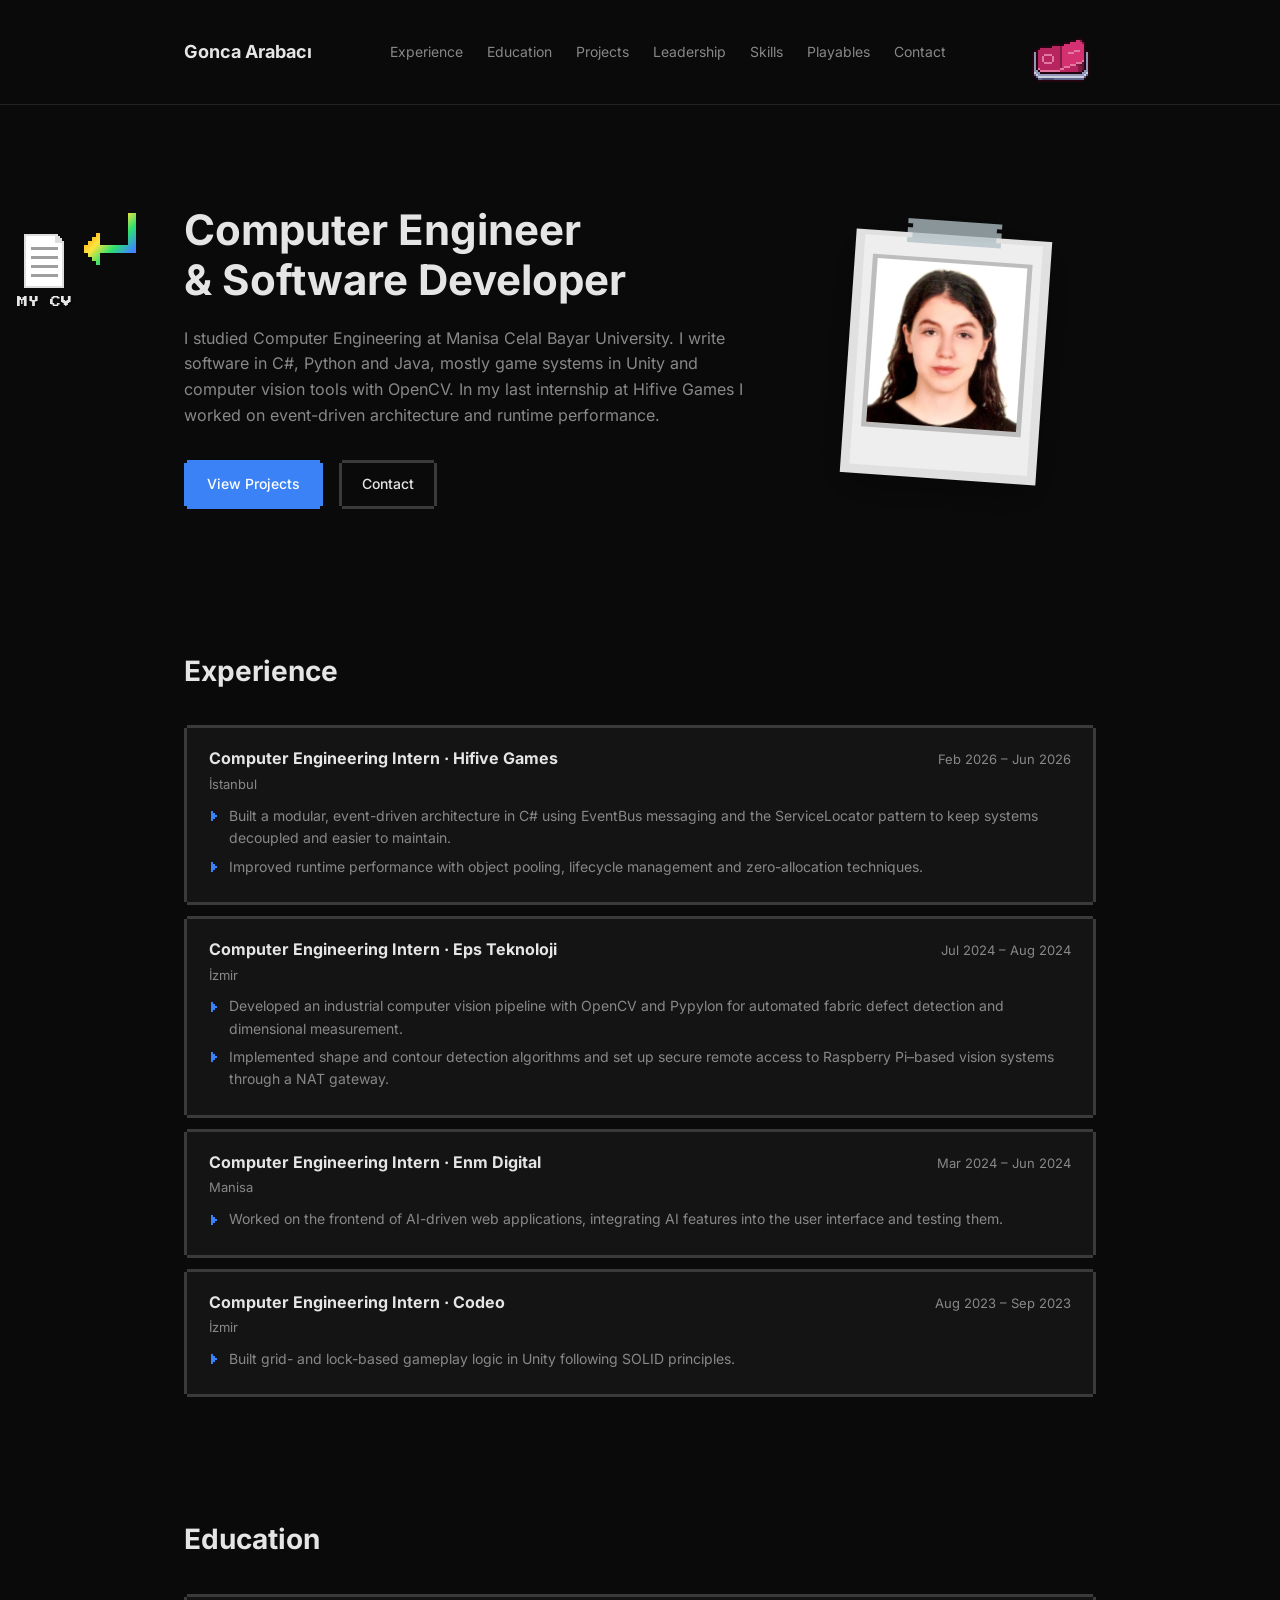
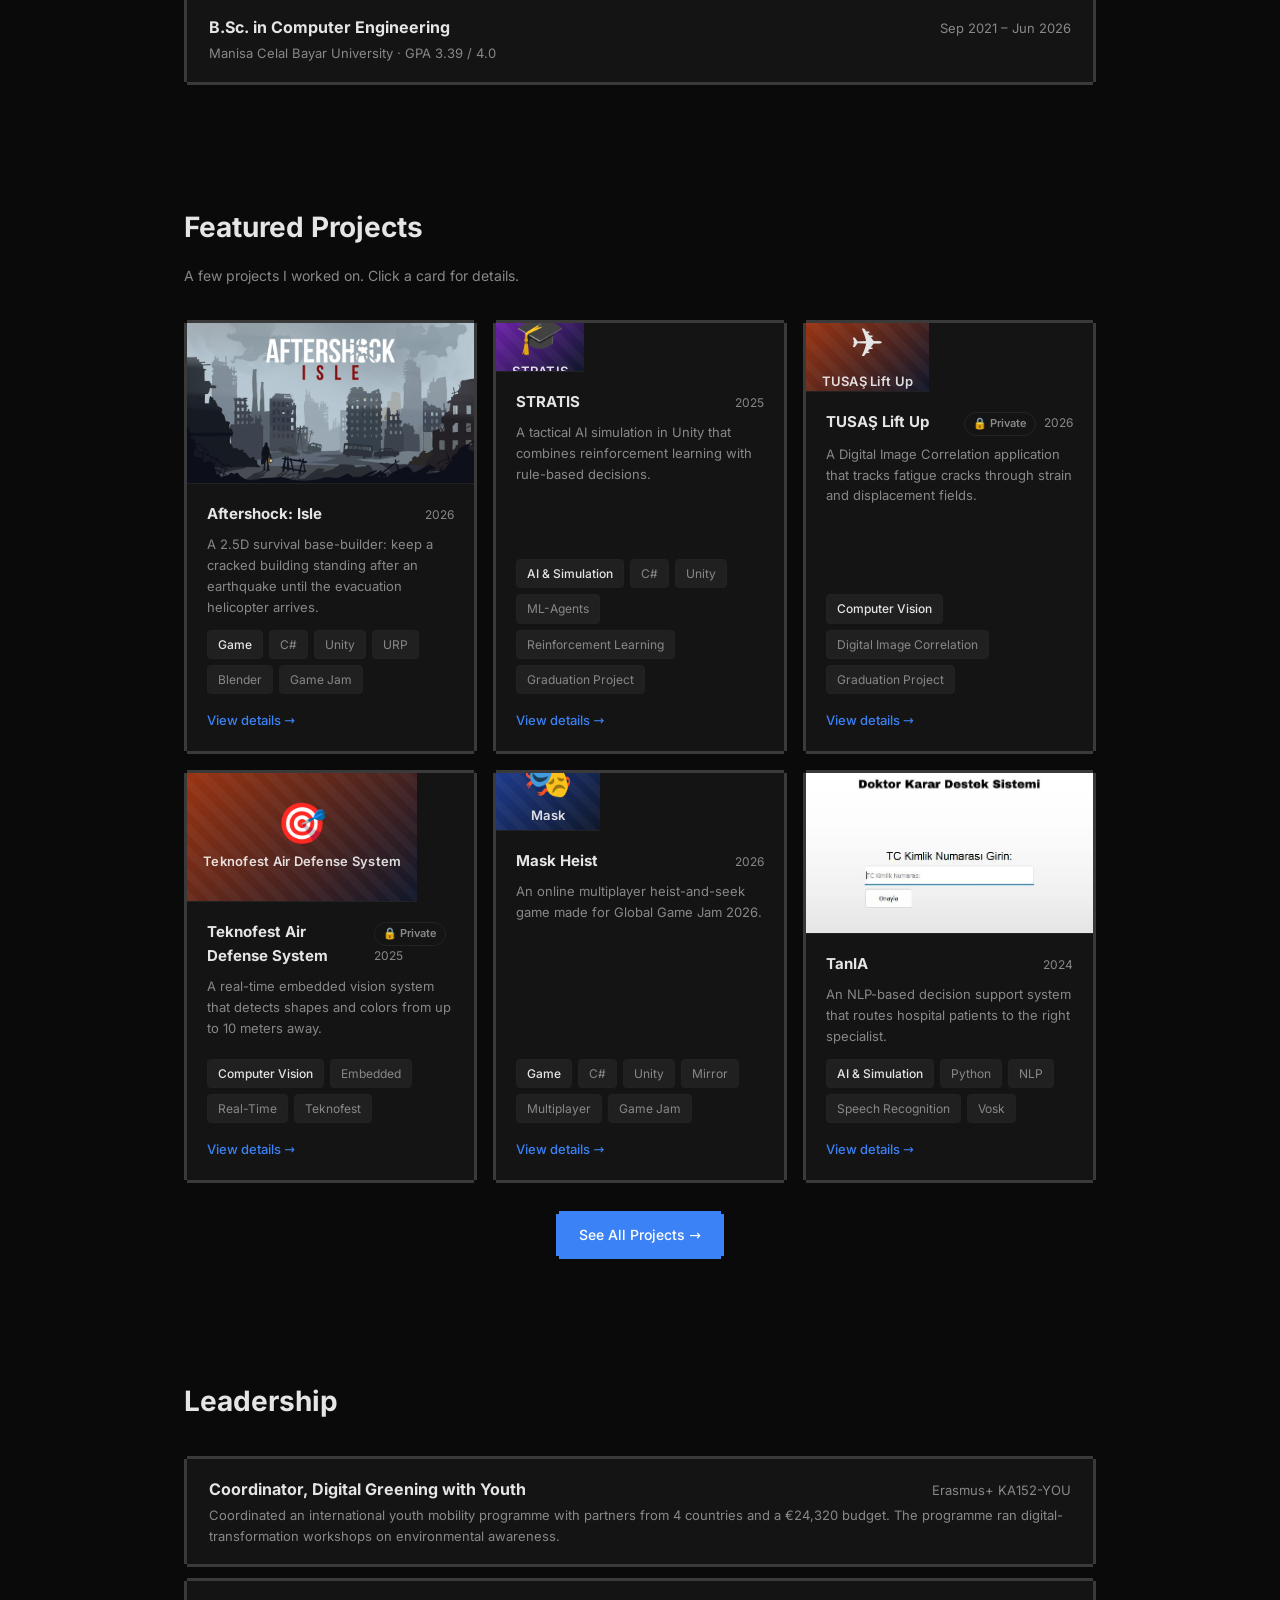
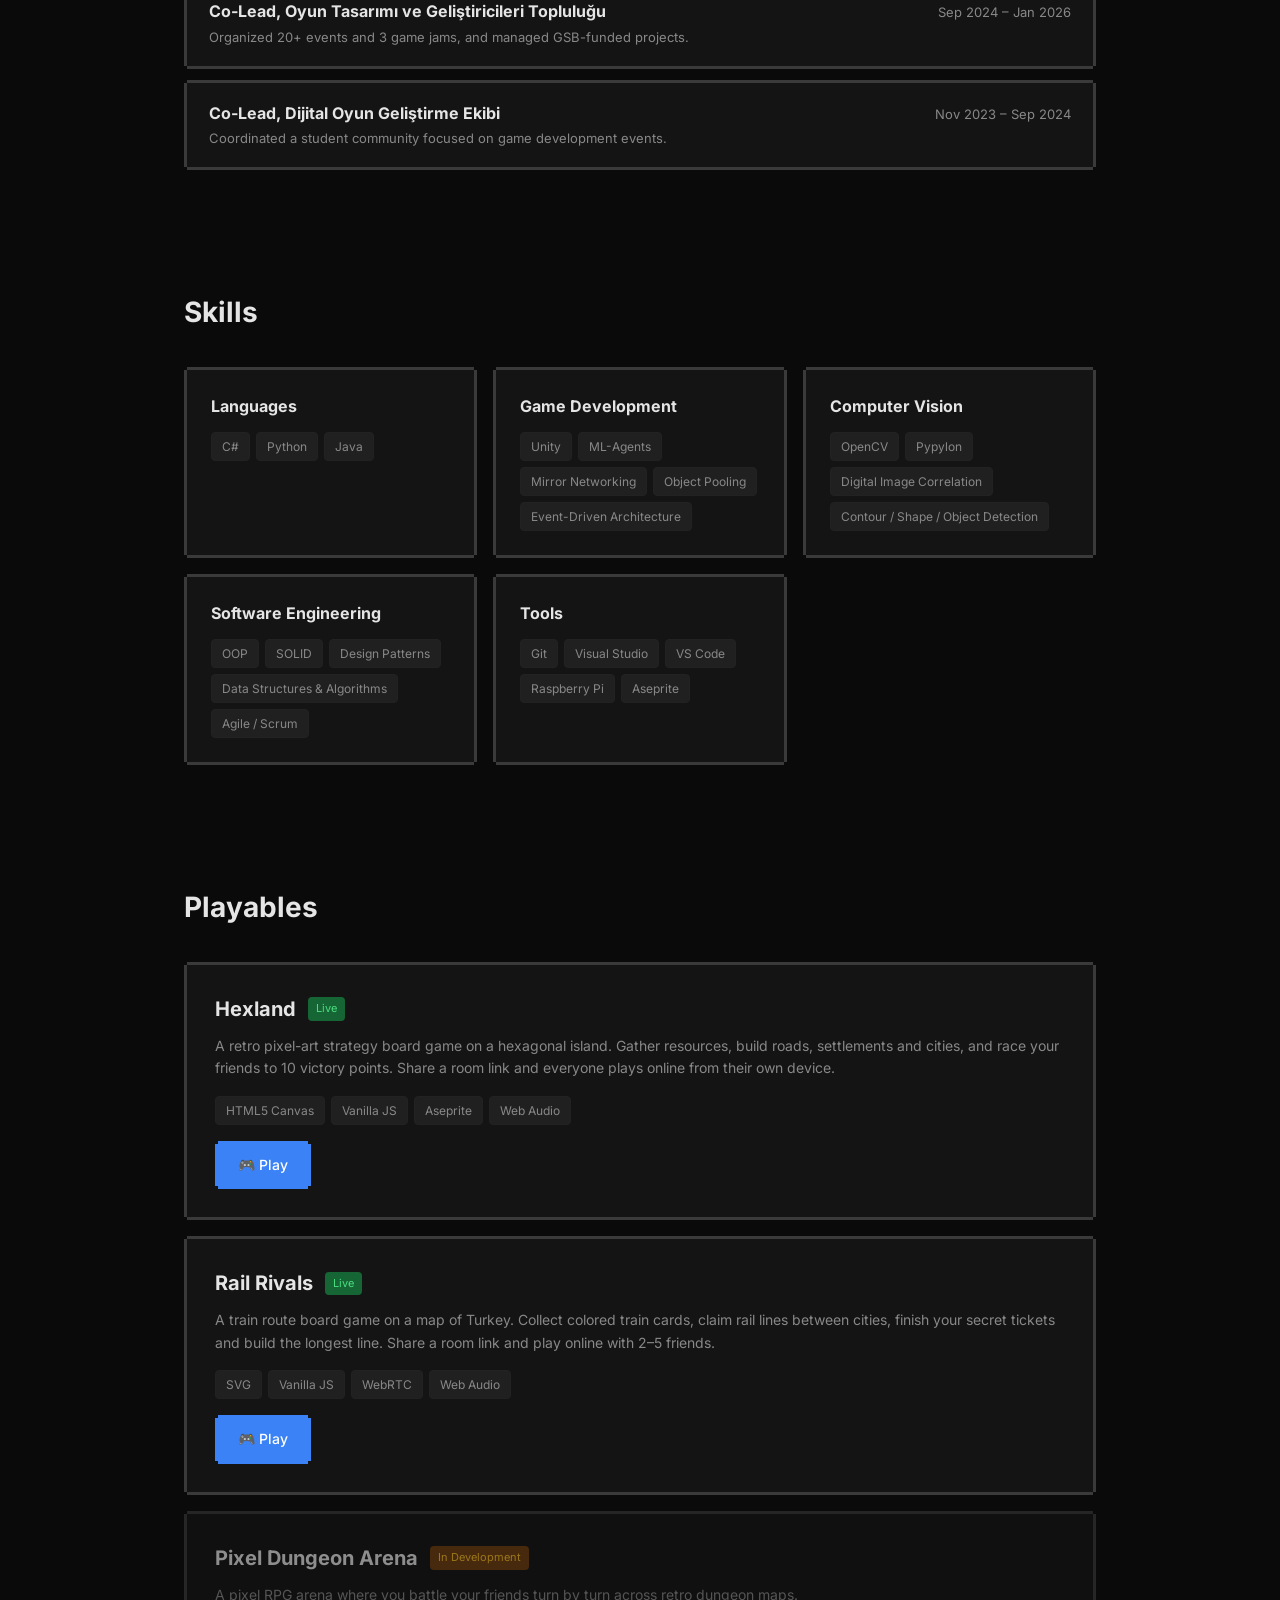
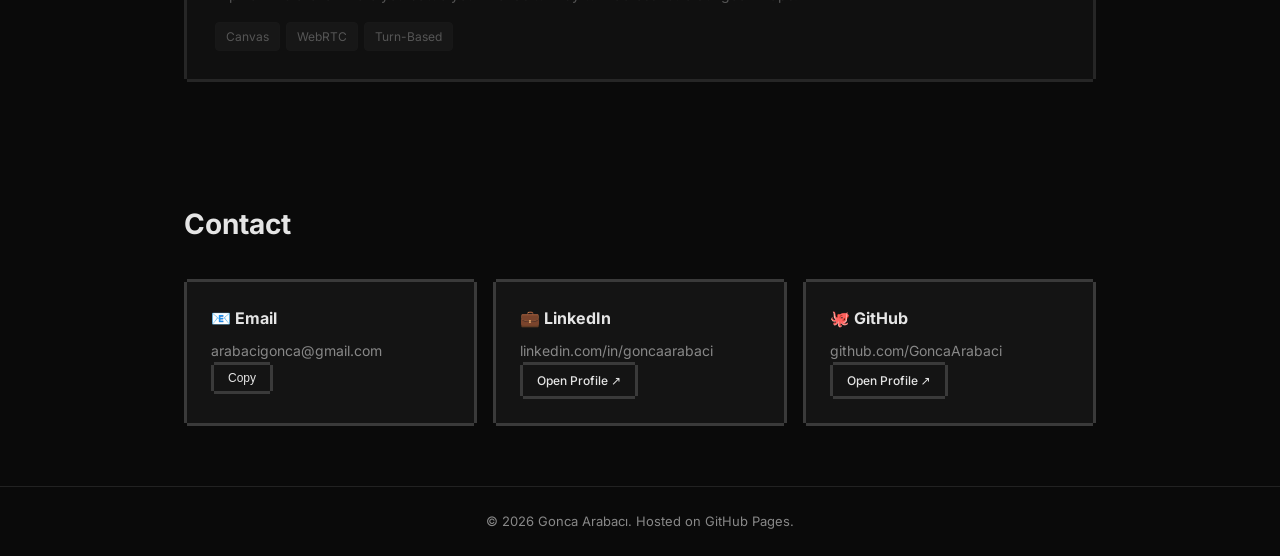
==== commit 4d9776f8: "Add Rail Rivals, an online train route game on a map of Turkey - 39 Turkish provinces, 91 routes (12" ====
--- a/index.html
+++ b/index.html
@@ -244,6 +244,24 @@
                     </div>
                 </div>
             </div>
+            <div class="project-card">
+                <div class="project-info">
+                    <div class="project-header">
+                        <h3>Rail Rivals</h3>
+                        <span class="badge">Live</span>
+                    </div>
+                    <p>A train route board game on a map of Turkey. Collect colored train cards, claim rail lines between cities, finish your secret tickets and build the longest line. Share a room link and play online with 2–5 friends.</p>
+                    <div class="tags">
+                        <span>SVG</span>
+                        <span>Vanilla JS</span>
+                        <span>WebRTC</span>
+                        <span>Web Audio</span>
+                    </div>
+                    <div class="project-links">
+                        <a href="games/railrivals/index.html" target="_blank" rel="noopener" class="btn">🎮 Play</a>
+                    </div>
+                </div>
+            </div>
             <div class="project-card muted">
                 <div class="project-info">
                     <div class="project-header">
